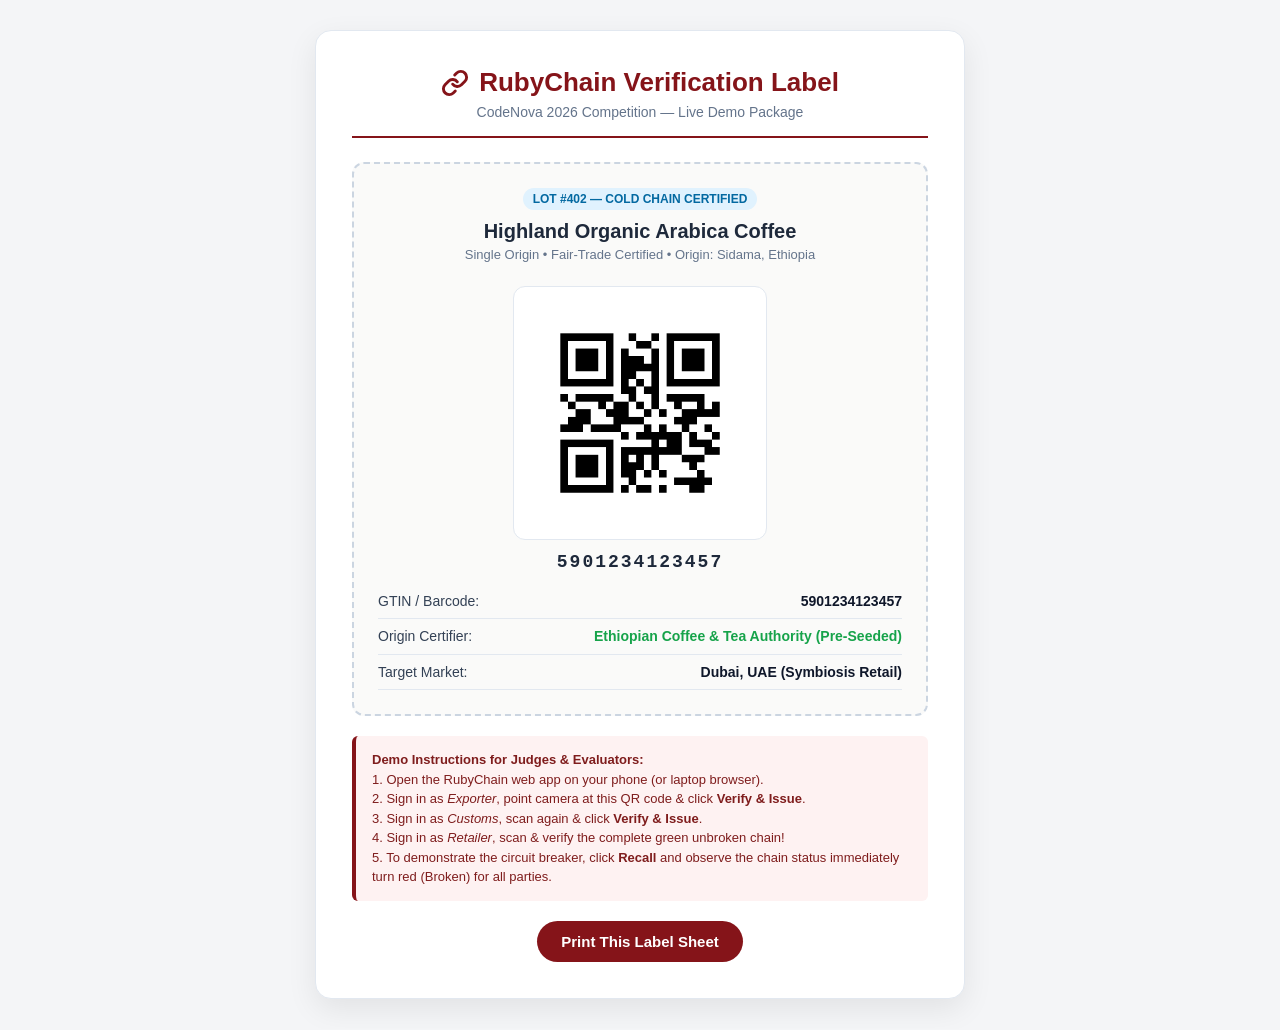
==== assets/demo_barcodes/print_sheet.html @ c0b334e5 "feat: complete RubyChain web app, iPhone QR scanner, modular nodes, and CodeNova docs v1.0" ====
<!DOCTYPE html>
<html lang="en">
<head>
  <meta charset="UTF-8">
  <meta name="viewport" content="width=device-width, initial-scale=1.0">
  <title>RubyChain - Demo Package Print Sheet</title>
  <style>
    body {
      font-family: -apple-system, BlinkMacSystemFont, 'Segoe UI', Roboto, Helvetica, Arial, sans-serif;
      background: #f4f5f7;
      margin: 0;
      padding: 30px 20px;
      display: flex;
      flex-direction: column;
      align-items: center;
    }
    .sheet-container {
      background: white;
      max-width: 650px;
      width: 100%;
      border-radius: 16px;
      box-shadow: 0 10px 30px rgba(0,0,0,0.08);
      padding: 36px;
      box-sizing: border-box;
      border: 1px solid #e2e8f0;
    }
    .header {
      text-align: center;
      margin-bottom: 24px;
      border-bottom: 2px solid #851419;
      padding-bottom: 16px;
    }
    .header h1 {
      color: #851419;
      margin: 0 0 6px 0;
      font-size: 26px;
      display: flex;
      align-items: center;
      justify-content: center;
      gap: 10px;
    }
    .package-tag {
      border: 2px dashed #cbd5e1;
      border-radius: 12px;
      padding: 24px;
      background: #fafaf9;
      display: flex;
      flex-direction: column;
      align-items: center;
      margin: 20px 0;
    }
    .qr-box {
      background: white;
      padding: 16px;
      border-radius: 12px;
      border: 1px solid #e2e8f0;
      display: inline-block;
      margin: 12px 0;
    }
    .qr-box img {
      width: 220px;
      height: 220px;
      display: block;
    }
    .meta {
      width: 100%;
      margin-top: 12px;
      font-size: 14px;
      color: #334155;
      line-height: 1.6;
    }
    .meta-row {
      display: flex;
      justify-content: space-between;
      padding: 6px 0;
      border-bottom: 1px solid #e2e8f0;
    }
    .meta-row strong {
      color: #0f172a;
    }
    .badge {
      display: inline-block;
      padding: 4px 10px;
      border-radius: 9999px;
      font-size: 12px;
      font-weight: bold;
      background: #e0f2fe;
      color: #0369a1;
    }
    .instructions {
      background: #fef2f2;
      border-left: 4px solid #851419;
      padding: 14px 16px;
      border-radius: 6px;
      font-size: 13px;
      color: #7f1d1d;
      margin-top: 20px;
      line-height: 1.5;
    }
    .print-btn {
      background: #851419;
      color: white;
      border: none;
      padding: 12px 24px;
      border-radius: 24px;
      font-size: 15px;
      font-weight: 600;
      cursor: pointer;
      margin-top: 20px;
    }
    @media print {
      body { background: white; padding: 0; }
      .sheet-container { box-shadow: none; border: none; padding: 0; }
      .print-btn { display: none; }
    }
  </style>
</head>
<body>
  <div class="sheet-container">
    <div class="header">
      <h1>
        <svg width="28" height="28" viewBox="0 0 24 24" fill="none" stroke="#851419" stroke-width="2.5" stroke-linecap="round" stroke-linejoin="round">
          <path d="M10 13a5 5 0 0 0 7.54.54l3-3a5 5 0 0 0-7.07-7.07l-1.72 1.71"></path>
          <path d="M14 11a5 5 0 0 0-7.54-.54l-3 3a5 5 0 0 0 7.07 7.07l1.71-1.71"></path>
        </svg>
        RubyChain Verification Label
      </h1>
      <p style="margin: 0; color: #64748b; font-size: 14px;">CodeNova 2026 Competition — Live Demo Package</p>
    </div>

    <div class="package-tag">
      <span class="badge">LOT #402 — COLD CHAIN CERTIFIED</span>
      <h2 style="margin: 10px 0 4px 0; color: #1e293b; font-size: 20px;">Highland Organic Arabica Coffee</h2>
      <p style="margin: 0 0 12px 0; color: #64748b; font-size: 13px;">Single Origin • Fair-Trade Certified • Origin: Sidama, Ethiopia</p>

      <div class="qr-box">
        <img src="coffee_batch_402_qr.png" alt="Scan with iPhone Camera">
      </div>

      <div style="font-family: monospace; font-size: 18px; font-weight: bold; letter-spacing: 2px; color: #1e293b;">
        5901234123457
      </div>

      <div class="meta">
        <div class="meta-row">
          <span>GTIN / Barcode:</span>
          <strong>5901234123457</strong>
        </div>
        <div class="meta-row">
          <span>Origin Certifier:</span>
          <strong style="color: #16a34a;">Ethiopian Coffee & Tea Authority (Pre-Seeded)</strong>
        </div>
        <div class="meta-row">
          <span>Target Market:</span>
          <strong>Dubai, UAE (Symbiosis Retail)</strong>
        </div>
      </div>
    </div>

    <div class="instructions">
      <strong>Demo Instructions for Judges & Evaluators:</strong><br>
      1. Open the RubyChain web app on your phone (or laptop browser).<br>
      2. Sign in as <em>Exporter</em>, point camera at this QR code & click <strong>Verify & Issue</strong>.<br>
      3. Sign in as <em>Customs</em>, scan again & click <strong>Verify & Issue</strong>.<br>
      4. Sign in as <em>Retailer</em>, scan & verify the complete green unbroken chain!<br>
      5. To demonstrate the circuit breaker, click <strong>Recall</strong> and observe the chain status immediately turn red (Broken) for all parties.
    </div>

    <center>
      <button class="print-btn" onclick="window.print()">Print This Label Sheet</button>
    </center>
  </div>
</body>
</html>
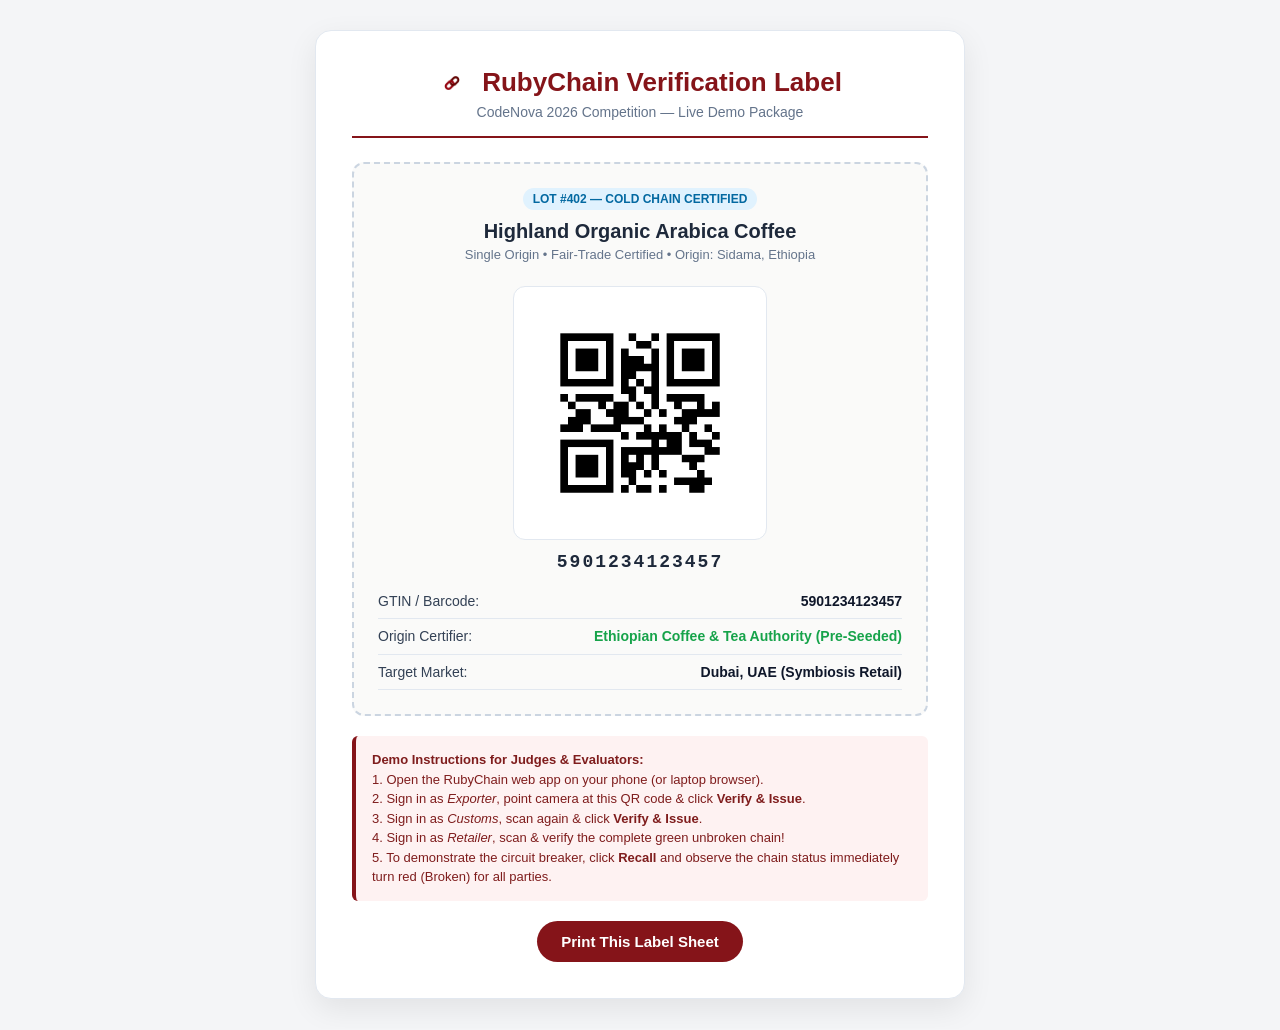
==== commit b183a710: "feat: replace coded SVG logos with Simplified_transparent.png brand asset" ====
--- a/assets/demo_barcodes/print_sheet.html
+++ b/assets/demo_barcodes/print_sheet.html
@@ -119,10 +119,7 @@
   <div class="sheet-container">
     <div class="header">
       <h1>
-        <svg width="28" height="28" viewBox="0 0 24 24" fill="none" stroke="#851419" stroke-width="2.5" stroke-linecap="round" stroke-linejoin="round">
-          <path d="M10 13a5 5 0 0 0 7.54.54l3-3a5 5 0 0 0-7.07-7.07l-1.72 1.71"></path>
-          <path d="M14 11a5 5 0 0 0-7.54-.54l-3 3a5 5 0 0 0 7.07 7.07l1.71-1.71"></path>
-        </svg>
+        <img src="/assets/branding/icons/Simplified_transparent.png" alt="RubyChain Logo" style="width: 28px; height: 28px; object-fit: contain; vertical-align: middle; margin-right: 6px;">
         RubyChain Verification Label
       </h1>
       <p style="margin: 0; color: #64748b; font-size: 14px;">CodeNova 2026 Competition — Live Demo Package</p>
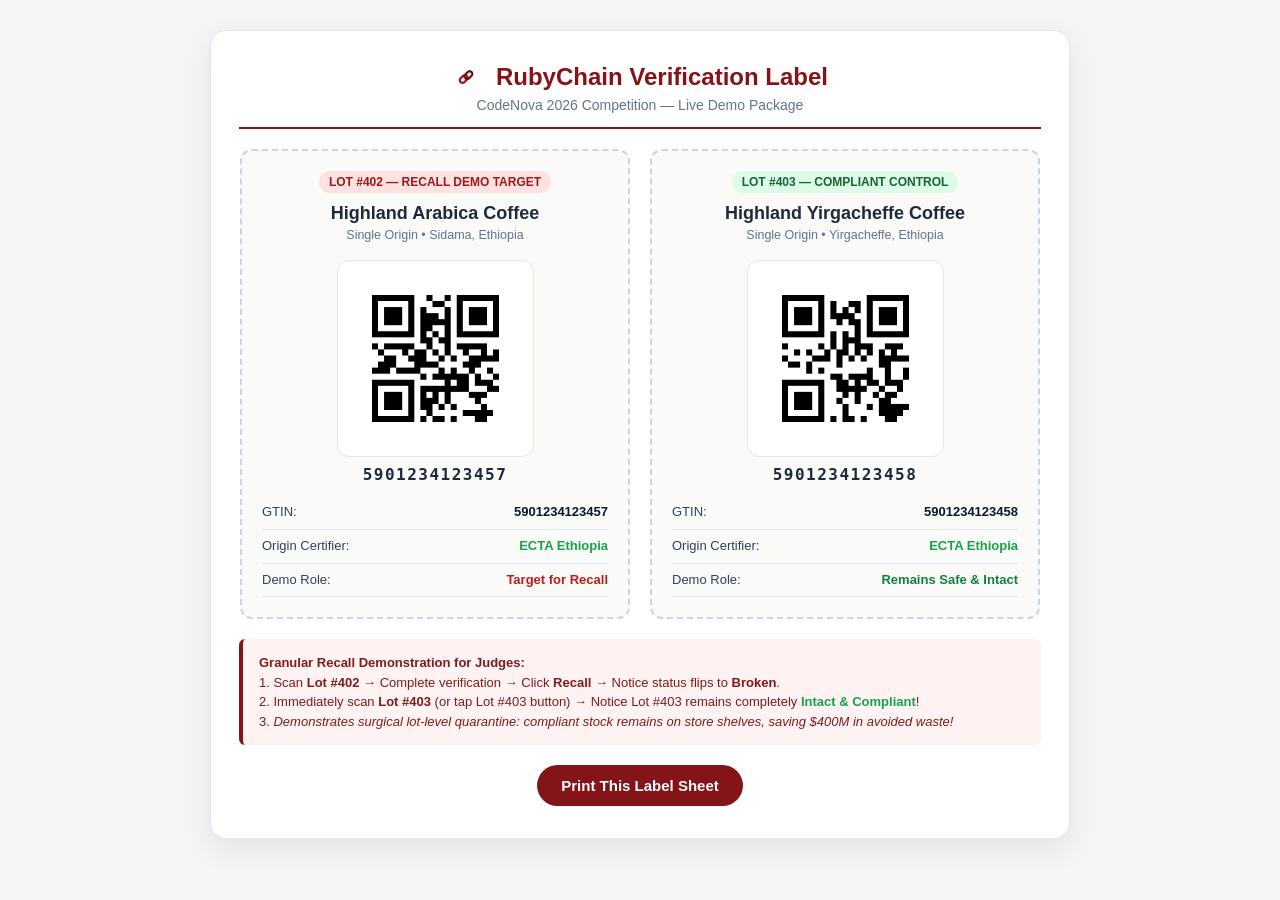
==== commit c4d8ec25: "feat: v5.0 - multi-batch granular isolation demonstration, Lot 403 control package, and print sheet " ====
--- a/assets/demo_barcodes/print_sheet.html
+++ b/assets/demo_barcodes/print_sheet.html
@@ -16,38 +16,47 @@
     }
     .sheet-container {
       background: white;
-      max-width: 650px;
+      max-width: 860px;
       width: 100%;
       border-radius: 16px;
       box-shadow: 0 10px 30px rgba(0,0,0,0.08);
-      padding: 36px;
+      padding: 32px 28px;
       box-sizing: border-box;
       border: 1px solid #e2e8f0;
     }
     .header {
       text-align: center;
-      margin-bottom: 24px;
+      margin-bottom: 20px;
       border-bottom: 2px solid #851419;
-      padding-bottom: 16px;
+      padding-bottom: 14px;
     }
     .header h1 {
       color: #851419;
       margin: 0 0 6px 0;
-      font-size: 26px;
+      font-size: 24px;
       display: flex;
       align-items: center;
       justify-content: center;
       gap: 10px;
     }
+    .tags-grid {
+      display: flex;
+      gap: 20px;
+      flex-wrap: wrap;
+      justify-content: center;
+      margin: 16px 0;
+    }
     .package-tag {
+      flex: 1 1 360px;
+      max-width: 390px;
       border: 2px dashed #cbd5e1;
       border-radius: 12px;
-      padding: 24px;
+      padding: 20px;
       background: #fafaf9;
       display: flex;
       flex-direction: column;
       align-items: center;
-      margin: 20px 0;
+      box-sizing: border-box;
     }
     .qr-box {
       background: white;
@@ -125,42 +134,55 @@
       <p style="margin: 0; color: #64748b; font-size: 14px;">CodeNova 2026 Competition — Live Demo Package</p>
     </div>
 
-    <div class="package-tag">
-      <span class="badge">LOT #402 — COLD CHAIN CERTIFIED</span>
-      <h2 style="margin: 10px 0 4px 0; color: #1e293b; font-size: 20px;">Highland Organic Arabica Coffee</h2>
-      <p style="margin: 0 0 12px 0; color: #64748b; font-size: 13px;">Single Origin • Fair-Trade Certified • Origin: Sidama, Ethiopia</p>
+    <div class="tags-grid">
+      <!-- Package 1: Lot #402 (Contamination / Recall Target) -->
+      <div class="package-tag">
+        <span class="badge" style="background: #fee2e2; color: #991b1b;">LOT #402 — RECALL DEMO TARGET</span>
+        <h2 style="margin: 10px 0 4px 0; color: #1e293b; font-size: 18px;">Highland Arabica Coffee</h2>
+        <p style="margin: 0 0 10px 0; color: #64748b; font-size: 12.5px;">Single Origin • Sidama, Ethiopia</p>
 
-      <div class="qr-box">
-        <img src="coffee_batch_402_qr.png" alt="Scan with iPhone Camera">
+        <div class="qr-box" style="padding: 10px; margin: 8px 0;">
+          <img src="coffee_batch_402_qr.png" alt="Scan Lot 402" style="width: 175px; height: 175px;">
+        </div>
+
+        <div style="font-family: monospace; font-size: 16px; font-weight: bold; letter-spacing: 1.5px; color: #1e293b;">
+          5901234123457
+        </div>
+
+        <div class="meta" style="font-size: 13px;">
+          <div class="meta-row"><span>GTIN:</span><strong>5901234123457</strong></div>
+          <div class="meta-row"><span>Origin Certifier:</span><strong style="color:#16a34a;">ECTA Ethiopia</strong></div>
+          <div class="meta-row"><span>Demo Role:</span><strong style="color:#b91c1c;">Target for Recall</strong></div>
+        </div>
       </div>
 
-      <div style="font-family: monospace; font-size: 18px; font-weight: bold; letter-spacing: 2px; color: #1e293b;">
-        5901234123457
-      </div>
+      <!-- Package 2: Lot #403 (Compliant Control Lot — Proving Granular Quarantine) -->
+      <div class="package-tag">
+        <span class="badge" style="background: #dcfce7; color: #166534;">LOT #403 — COMPLIANT CONTROL</span>
+        <h2 style="margin: 10px 0 4px 0; color: #1e293b; font-size: 18px;">Highland Yirgacheffe Coffee</h2>
+        <p style="margin: 0 0 10px 0; color: #64748b; font-size: 12.5px;">Single Origin • Yirgacheffe, Ethiopia</p>
 
-      <div class="meta">
-        <div class="meta-row">
-          <span>GTIN / Barcode:</span>
-          <strong>5901234123457</strong>
+        <div class="qr-box" style="padding: 10px; margin: 8px 0;">
+          <img src="coffee_batch_403_qr.png" alt="Scan Lot 403" style="width: 175px; height: 175px;">
         </div>
-        <div class="meta-row">
-          <span>Origin Certifier:</span>
-          <strong style="color: #16a34a;">Ethiopian Coffee & Tea Authority (Pre-Seeded)</strong>
+
+        <div style="font-family: monospace; font-size: 16px; font-weight: bold; letter-spacing: 1.5px; color: #1e293b;">
+          5901234123458
         </div>
-        <div class="meta-row">
-          <span>Target Market:</span>
-          <strong>Dubai, UAE (Symbiosis Retail)</strong>
+
+        <div class="meta" style="font-size: 13px;">
+          <div class="meta-row"><span>GTIN:</span><strong>5901234123458</strong></div>
+          <div class="meta-row"><span>Origin Certifier:</span><strong style="color:#16a34a;">ECTA Ethiopia</strong></div>
+          <div class="meta-row"><span>Demo Role:</span><strong style="color:#15803d;">Remains Safe & Intact</strong></div>
         </div>
       </div>
     </div>
 
     <div class="instructions">
-      <strong>Demo Instructions for Judges & Evaluators:</strong><br>
-      1. Open the RubyChain web app on your phone (or laptop browser).<br>
-      2. Sign in as <em>Exporter</em>, point camera at this QR code & click <strong>Verify & Issue</strong>.<br>
-      3. Sign in as <em>Customs</em>, scan again & click <strong>Verify & Issue</strong>.<br>
-      4. Sign in as <em>Retailer</em>, scan & verify the complete green unbroken chain!<br>
-      5. To demonstrate the circuit breaker, click <strong>Recall</strong> and observe the chain status immediately turn red (Broken) for all parties.
+      <strong>Granular Recall Demonstration for Judges:</strong><br>
+      1. Scan <strong>Lot #402</strong> &rarr; Complete verification &rarr; Click <strong>Recall</strong> &rarr; Notice status flips to <strong style="color:#851419;">Broken</strong>.<br>
+      2. Immediately scan <strong>Lot #403</strong> (or tap Lot #403 button) &rarr; Notice Lot #403 remains completely <strong style="color:#16a34a;">Intact & Compliant</strong>!<br>
+      3. <em>Demonstrates surgical lot-level quarantine: compliant stock remains on store shelves, saving $400M in avoided waste!</em>
     </div>
 
     <center>
